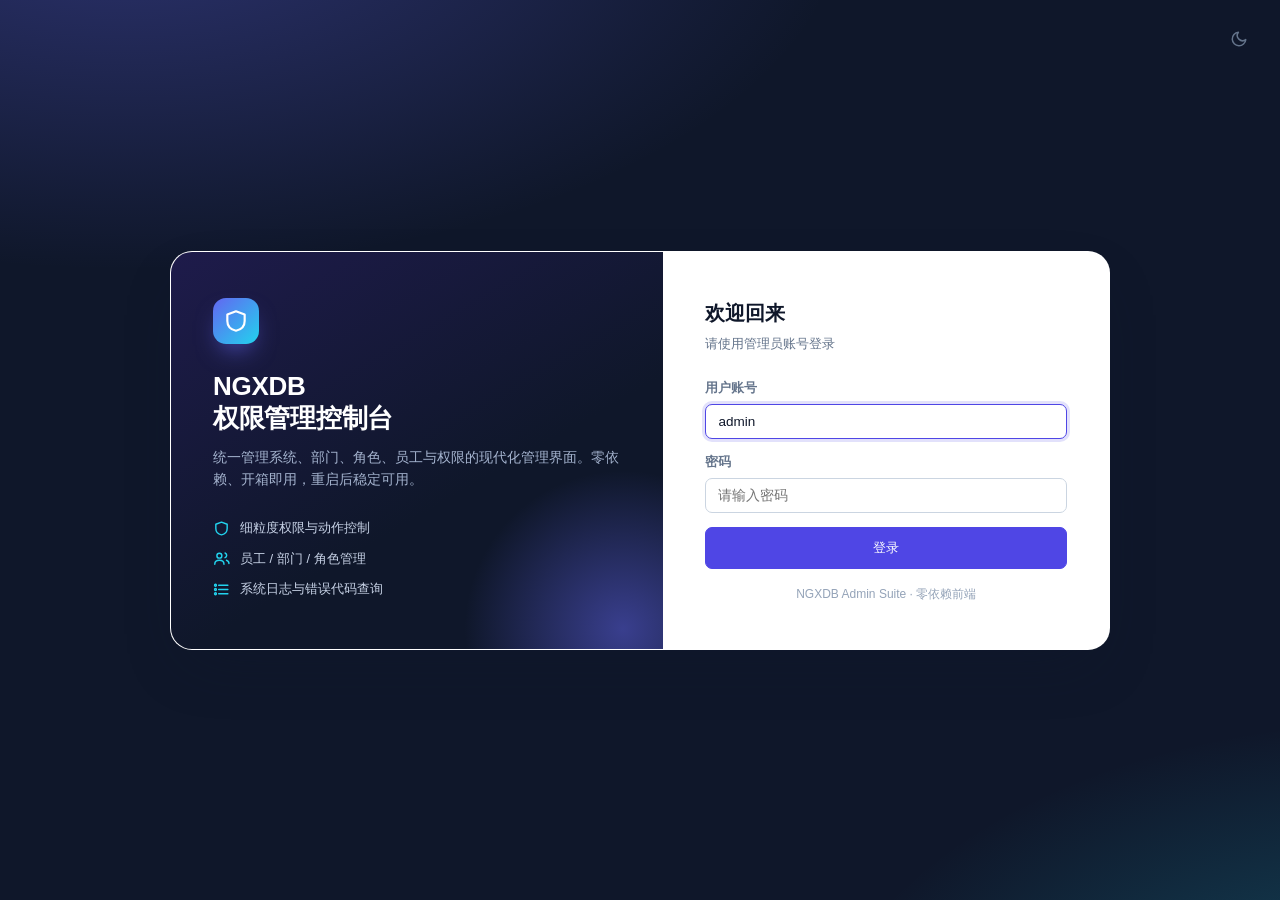
==== html/login.html @ 9e54495f "ngxdb: 修复SQL缺陷与请求体读取，新增一键安装(systemd自启)、前端、测试套件与文档 - postgres模块: 修复POST body未等完整读取导致的间歇性丢参(token) - e" ====
<!DOCTYPE html>
<html lang="zh-CN">
<head>
<meta charset="utf-8">
<meta name="viewport" content="width=device-width,initial-scale=1">
<title>登录 · NGXDB 权限管理控制台</title>
<link rel="stylesheet" href="assets/suite.css?v=7">
<script>
  (function(){try{var t=localStorage.getItem('theme')||'light';document.documentElement.setAttribute('data-theme',t);}catch(e){}})();
</script>
</head>
<body>
<div class="auth">
  <button class="icon-btn auth__theme" id="theme" title="切换主题"></button>
  <div class="auth__card">
    <div class="auth__hero">
      <div class="auth__logo" id="logo"></div>
      <h1>NGXDB<br>权限管理控制台</h1>
      <p>统一管理系统、部门、角色、员工与权限的现代化管理界面。零依赖、开箱即用，重启后稳定可用。</p>
      <ul class="auth__features">
        <li data-f="shield">细粒度权限与动作控制</li>
        <li data-f="users">员工 / 部门 / 角色管理</li>
        <li data-f="list">系统日志与错误代码查询</li>
      </ul>
    </div>
    <div class="auth__form">
      <h2>欢迎回来</h2>
      <div class="sub">请使用管理员账号登录</div>
      <div class="alert alert--err" id="alert"></div>
      <div class="field">
        <label>用户账号</label>
        <input class="input" id="login-username" type="text" autocomplete="username" value="admin" placeholder="请输入登录账号">
      </div>
      <div class="field">
        <label>密码</label>
        <input class="input" id="login-password" type="password" autocomplete="current-password" placeholder="请输入密码">
      </div>
      <button class="btn btn--primary" id="btn-login" style="justify-content:center;padding:11px">登录</button>
      <div class="auth__hint">NGXDB Admin Suite · 零依赖前端</div>
    </div>
  </div>
</div>
<script src="assets/core.js?v=7"></script>
<script>
(function(){
  /* 主题 */
  var THEME=Store.get('theme')||'light';
  var tb=$('#theme');
  function paintTheme(){document.documentElement.setAttribute('data-theme',THEME);tb.innerHTML=icon(THEME==='dark'?'sun':'moon',18);}
  paintTheme();
  tb.addEventListener('click',function(){THEME=THEME==='dark'?'light':'dark';Store.set('theme',THEME);paintTheme();});
  /* 左侧图标 */
  $('#logo').innerHTML=icon('shield',26);
  $$('[data-f]').forEach(function(el){el.innerHTML=icon(el.getAttribute('data-f'),17)+'<span>'+el.textContent+'</span>';});

  var form=$('#login-password');
  form.addEventListener('keydown',function(e){if(e.key==='Enter')doLogin();});
  var uname=$('#login-username');
  uname.addEventListener('keydown',function(e){if(e.key==='Enter')form.focus();});
  $('#btn-login').addEventListener('click',doLogin);

  function showAlert(msg){var a=$('#alert');a.textContent=msg||'登录失败';a.classList.add('show');}
  function hideAlert(){var a=$('#alert');a.classList.remove('show');}

  function doLogin(){
    var u=uname.value.trim(),p=form.value;
    hideAlert();
    if(!u){showAlert('请输入登录账号');uname.focus();return;}
    if(!p){showAlert('请输入密码');form.focus();return;}
    var b=$('#btn-login');b.disabled=true;b.innerHTML=icon('refresh',16)+'登录中…';
    /* ✅ nginx postgres 模块“请求体未读全就处理”的缺陷已在 C 层修复
       （见 rebuild_nginx.sh / ngx_http_postgres_module.c），恢复使用 POST：
       口令不再出现在 URL / access.log。并保留鉴权抖动退避重试。 */
    var attempt=0,MAX=3;
    function done(){b.disabled=false;b.innerHTML='登录';}
    function tryLogin(){
      fetch(API_BASE+'sysinfo/login',{method:'POST',headers:{'Content-Type':'application/x-www-form-urlencoded;charset=UTF-8'},body:toFormData({loginname:u,pass:p,system:SYS.systemid})})
      .then(function(r){return r.json();}).then(function(j){
        if(j.errorcode===0){
          var info=j.info||{};
          Store.set('token',info.token||'');
          Store.set('actions',(info.actions||[]).join(','));
          Store.set('operator',JSON.stringify(info.operator||{}));
          /* 登录成功：若带 redirect（会话失效前所在页面）则原路返回，否则进入首页。
             仅接受同源绝对路径(以 / 开头且不含 //)，避免开放重定向。 */
          var rd='';
          try{ rd=new URLSearchParams(location.search).get('redirect')||''; }catch(e){}
          if(!rd||rd.charAt(0)!=='/'||rd.indexOf('//')>=0){ rd='index.html'; }
          location.href=rd;
          return;
        }
        if((j.errorcode===100005||j.errorcode===100011||j.errorcode===100012)&&attempt<MAX){attempt++;setTimeout(tryLogin,300);return;}
        done();showAlert(j.message||'账号或密码错误');
      }).catch(function(){
        if(attempt<MAX){attempt++;setTimeout(tryLogin,300);return;}
        done();showAlert('无法连接服务器，请稍后重试');
      });
    }
    tryLogin();
  }
  uname.focus();
})();
</script>
</body>
</html>
---- html/assets/suite.css ----
/* NGXDB Admin Suite — modern, dependency-free design system */
:root{
  --bg:#eef2f7; --surface:#ffffff; --surface-2:#f8fafc;
  --border:#e2e8f0; --border-strong:#cbd5e1;
  --text:#0f172a; --muted:#64748b; --faint:#94a3b8;
  --primary:#4f46e5; --primary-600:#4338ca; --primary-soft:#eef2ff;
  --danger:#e11d48; --danger-soft:#fff1f2;
  --ok:#059669; --ok-soft:#ecfdf5; --warn:#d97706;
  --side-bg:#0f172a; --side-bg-2:#1e293b; --side-text:#cbd5e1; --side-muted:#64748b;
  --radius:14px; --radius-sm:9px; --radius-xs:7px;
  --shadow:0 1px 2px rgba(15,23,42,.06),0 8px 24px -12px rgba(15,23,42,.18);
  --shadow-lg:0 24px 60px -20px rgba(15,23,42,.35);
  --ring:0 0 0 3px rgba(79,70,229,.16);
  --font:-apple-system,BlinkMacSystemFont,"Segoe UI","PingFang SC","Hiragino Sans GB","Microsoft YaHei",Roboto,Helvetica,Arial,sans-serif;
}
[data-theme="dark"]{
  --bg:#0b1220; --surface:#111a2e; --surface-2:#0f1830;
  --border:#1e293b; --border-strong:#334155;
  --text:#e2e8f0; --muted:#94a3b8; --faint:#64748b;
  --primary:#6366f1; --primary-600:#818cf8; --primary-soft:#1e1b4b;
  --danger:#fb7185; --danger-soft:#3f1d2b;
  --ok:#34d399; --ok-soft:#0c2b22; --warn:#fbbf24;
  --side-bg:#070d1a; --side-bg-2:#0f1830; --side-text:#cbd5e1; --side-muted:#64748b;
  --shadow:0 1px 2px rgba(0,0,0,.4),0 10px 30px -14px rgba(0,0,0,.6);
  --shadow-lg:0 30px 70px -24px rgba(0,0,0,.7);
  --ring:0 0 0 3px rgba(99,102,241,.25);
}
*{box-sizing:border-box}
html,body{height:100%}
body{margin:0;font-family:var(--font);background:var(--bg);color:var(--text);
  font-size:14px;line-height:1.5;-webkit-font-smoothing:antialiased}
a{color:inherit;text-decoration:none}
button{font-family:inherit;font-size:inherit;cursor:pointer}
h1,h2,h3,h4{margin:0;font-weight:650;letter-spacing:-.01em}
::-webkit-scrollbar{width:10px;height:10px}
::-webkit-scrollbar-thumb{background:var(--border-strong);border-radius:20px;border:3px solid transparent;background-clip:content-box}
::-webkit-scrollbar-thumb:hover{background:var(--faint);background-clip:content-box}

/* ---------- App shell ---------- */
.app{display:flex;min-height:100vh}
.sidebar{width:252px;flex:0 0 252px;background:var(--side-bg);color:var(--side-text);
  display:flex;flex-direction:column;position:sticky;top:0;height:100vh;z-index:40}
.sidebar__brand{display:flex;align-items:center;gap:11px;padding:18px 20px;border-bottom:1px solid rgba(255,255,255,.06)}
.sidebar__logo{width:34px;height:34px;border-radius:9px;display:grid;place-items:center;color:#fff;
  background:linear-gradient(135deg,#6366f1,#22d3ee);box-shadow:0 6px 16px -6px rgba(99,102,241,.8)}
.sidebar__brand b{display:block;font-size:15px;color:#fff;line-height:1.2}
.sidebar__brand span{font-size:11.5px;color:var(--side-muted)}
.sidebar__nav{flex:1;overflow-y:auto;padding:12px 12px 24px}
.nav-group__title{display:flex;align-items:center;justify-content:space-between;padding:9px 11px;margin-top:6px;
  font-size:11.5px;font-weight:600;letter-spacing:.06em;text-transform:uppercase;color:var(--side-muted);cursor:pointer;border-radius:8px}
.nav-group__title:hover{color:var(--side-text);background:rgba(255,255,255,.04)}
.nav-group__title .chev{transition:transform .2s}
.nav-group.closed .chev{transform:rotate(-90deg)}
.nav-group.closed .nav-group__list{display:none}
.nav-group__list{list-style:none;margin:2px 0 0;padding:0 0 0 4px}
.nav-item{display:flex;align-items:center;gap:10px;padding:9px 12px;margin:2px 0;border-radius:9px;
  color:var(--side-text);font-size:13.5px;font-weight:500;transition:background .15s,color .15s;cursor:pointer}
.nav-item:hover{background:rgba(255,255,255,.06);color:#fff}
.nav-item.active{background:linear-gradient(135deg,var(--primary),#6366f1);color:#fff;box-shadow:0 8px 18px -10px rgba(79,70,229,.9)}
.nav-item svg{opacity:.85;flex:0 0 auto}
.sidebar__foot{padding:14px 18px;border-top:1px solid rgba(255,255,255,.06);font-size:11.5px;color:var(--side-muted)}

/* ---------- Main / topbar ---------- */
.main{flex:1;min-width:0;display:flex;flex-direction:column}
.topbar{height:62px;flex:0 0 62px;background:var(--surface);border-bottom:1px solid var(--border);
  display:flex;align-items:center;gap:14px;padding:0 20px;position:sticky;top:0;z-index:30}
.icon-btn{width:38px;height:38px;border:none;background:transparent;color:var(--muted);border-radius:10px;
  display:grid;place-items:center;transition:background .15s,color .15s}
.icon-btn:hover{background:var(--surface-2);color:var(--text)}
.burger{display:none}
.topbar__title{font-size:15px;font-weight:600}
.topbar__spacer{flex:1}
.userchip{display:flex;align-items:center;gap:10px;padding:5px 12px 5px 5px;border-radius:999px;
  background:var(--surface-2);border:1px solid var(--border);cursor:pointer;position:relative}
.userchip:hover{border-color:var(--border-strong)}
.avatar{width:30px;height:30px;border-radius:999px;display:grid;place-items:center;color:#fff;font-weight:600;font-size:13px;
  background:linear-gradient(135deg,#4f46e5,#22d3ee)}
.userchip__name{font-size:13px;font-weight:600;line-height:1.1}
.userchip__org{font-size:11px;color:var(--muted)}
.menu{position:absolute;right:0;top:calc(100% + 8px);background:var(--surface);border:1px solid var(--border);
  border-radius:12px;box-shadow:var(--shadow-lg);min-width:190px;padding:6px;display:none;z-index:50}
.menu.open{display:block;animation:pop .14s ease}
.menu a{display:flex;align-items:center;gap:9px;padding:9px 11px;border-radius:8px;font-size:13.5px;color:var(--text)}
.menu a:hover{background:var(--surface-2)}
.menu a.danger{color:var(--danger)}
.menu hr{border:none;border-top:1px solid var(--border);margin:5px 4px}
@keyframes pop{from{opacity:0;transform:translateY(-6px)}to{opacity:1;transform:none}}

/* ---------- Content ---------- */
.content{flex:1;padding:22px 24px 40px;min-width:0}
.page-head{display:flex;align-items:flex-end;justify-content:space-between;gap:16px;margin-bottom:18px;flex-wrap:wrap}
.page-head h1{font-size:21px}
.page-head .crumb{color:var(--faint);font-size:12.5px;margin-top:3px}
.page-head .crumb i{margin:0 6px;font-style:normal}
.card{background:var(--surface);border:1px solid var(--border);border-radius:var(--radius);box-shadow:var(--shadow)}
.card__body{padding:16px}
.stats{display:grid;grid-template-columns:repeat(auto-fill,minmax(210px,1fr));gap:14px;margin-bottom:18px}
.stat{padding:16px 18px;border-radius:var(--radius);background:var(--surface);border:1px solid var(--border);box-shadow:var(--shadow)}
.stat__label{font-size:12px;color:var(--muted);display:flex;align-items:center;gap:7px}
.stat__value{font-size:26px;font-weight:700;margin-top:8px;letter-spacing:-.02em}
.stat__ic{width:30px;height:30px;border-radius:9px;display:grid;place-items:center;color:#fff}

/* ---------- Buttons ---------- */
.btn{display:inline-flex;align-items:center;gap:7px;padding:8px 14px;border:1px solid var(--border-strong);
  background:var(--surface);color:var(--text);border-radius:var(--radius-xs);font-weight:550;font-size:13px;
  transition:background .15s,border-color .15s,box-shadow .15s,transform .06s;white-space:nowrap}
.btn:hover{background:var(--surface-2);border-color:var(--faint)}
.btn:active{transform:translateY(1px)}
.btn:disabled{opacity:.5;cursor:not-allowed}
.btn--primary{background:var(--primary);border-color:var(--primary);color:#fff}
.btn--primary:hover{background:var(--primary-600);border-color:var(--primary-600)}
.btn--danger{background:var(--danger-soft);border-color:transparent;color:var(--danger)}
.btn--danger:hover{background:var(--danger);color:#fff}
.btn--ghost{background:transparent;border-color:transparent;color:var(--muted)}
.btn--ghost:hover{background:var(--surface-2);color:var(--text)}
.btn--sm{padding:6px 11px;font-size:12.5px}
.btn--icon{padding:8px;width:36px;justify-content:center}
.btn svg{flex:0 0 auto}

/* ---------- Forms ---------- */
.field{display:flex;flex-direction:column;gap:6px;margin-bottom:14px}
.field label{font-size:12.5px;font-weight:600;color:var(--muted)}
.field label .req{color:var(--danger)}
.input,.select,.textarea{width:100%;padding:9px 12px;border:1px solid var(--border-strong);border-radius:var(--radius-xs);
  background:var(--surface);color:var(--text);font-size:13.5px;font-family:inherit;transition:border-color .15s,box-shadow .15s}
.input:focus,.select:focus,.textarea:focus{outline:none;border-color:var(--primary);box-shadow:var(--ring)}
.input:disabled,.select:disabled{background:var(--surface-2);color:var(--faint)}
.textarea{min-height:78px;resize:vertical}
.form-grid{display:grid;grid-template-columns:1fr 1fr;gap:0 16px}
.form-grid .full{grid-column:1 / -1}
.switch{display:inline-flex;align-items:center;gap:8px;cursor:pointer;user-select:none}
.switch input{appearance:none;width:38px;height:22px;border-radius:999px;background:var(--border-strong);position:relative;transition:background .18s;cursor:pointer}
.switch input::after{content:"";position:absolute;top:2px;left:2px;width:18px;height:18px;border-radius:50%;background:#fff;transition:transform .18s;box-shadow:0 1px 3px rgba(0,0,0,.3)}
.switch input:checked{background:var(--primary)}
.switch input:checked::after{transform:translateX(16px)}

/* ---------- Toolbar & table ---------- */
.toolbar{display:flex;align-items:center;gap:10px;padding:14px 16px;border-bottom:1px solid var(--border);flex-wrap:wrap}
.toolbar__spacer{flex:1}
.search{position:relative}
.search svg{position:absolute;left:10px;top:50%;transform:translateY(-50%);color:var(--faint)}
.search .input{padding-left:33px;width:230px}
.table-wrap{overflow-x:auto}
table.data{width:100%;border-collapse:collapse;font-size:13px}
table.data th{text-align:left;padding:11px 14px;background:var(--surface-2);color:var(--muted);font-weight:600;
  font-size:12px;letter-spacing:.02em;white-space:nowrap;border-bottom:1px solid var(--border);position:sticky;top:0}
table.data th.sortable{cursor:pointer;user-select:none}
table.data th.sortable:hover{color:var(--text)}
table.data th .arr{color:var(--primary);margin-left:4px}
table.data td{padding:11px 14px;border-bottom:1px solid var(--border);white-space:nowrap}
table.data tbody tr{transition:background .12s}
table.data tbody tr:hover{background:var(--surface-2)}
table.data tbody tr.selected{background:var(--primary-soft)}
table.data td.nowrap-el{max-width:340px;overflow:hidden;text-overflow:ellipsis}
.badge{display:inline-flex;align-items:center;gap:5px;padding:2px 9px;border-radius:999px;font-size:11.5px;font-weight:600}
.badge--on{background:var(--ok-soft);color:var(--ok)}
.badge--off{background:var(--danger-soft);color:var(--danger)}
.badge--mute{background:var(--surface-2);color:var(--muted)}
.dot{width:6px;height:6px;border-radius:50%;background:currentColor}

/* ---------- Pager / states ---------- */
.pager{display:flex;align-items:center;gap:6px;padding:12px 16px;flex-wrap:wrap}
.pager__info{color:var(--muted);font-size:12.5px;margin-right:auto}
.pager button{min-width:32px;height:32px;padding:0 9px;border:1px solid var(--border);background:var(--surface);
  color:var(--text);border-radius:8px;font-size:12.5px}
.pager button:hover:not(:disabled){border-color:var(--primary);color:var(--primary)}
.pager button.active{background:var(--primary);border-color:var(--primary);color:#fff}
.pager button:disabled{opacity:.45;cursor:not-allowed}
.empty{padding:56px 20px;text-align:center;color:var(--faint)}
.empty svg{opacity:.5;margin-bottom:10px}
.spinner{width:22px;height:22px;border:2.5px solid var(--border-strong);border-top-color:var(--primary);
  border-radius:50%;animation:spin .7s linear infinite;margin:44px auto}
@keyframes spin{to{transform:rotate(360deg)}}

/* ---------- Modal ---------- */
.modal{position:fixed;inset:0;z-index:80;display:none;align-items:flex-start;justify-content:center;padding:40px 16px;overflow-y:auto}
.modal.open{display:flex}
.modal__mask{position:fixed;inset:0;background:rgba(15,23,42,.5);backdrop-filter:blur(2px);animation:fade .16s ease}
@keyframes fade{from{opacity:0}to{opacity:1}}
.modal__box{position:relative;background:var(--surface);border:1px solid var(--border);border-radius:16px;
  box-shadow:var(--shadow-lg);width:100%;max-width:620px;animation:rise .2s ease}
.modal__box.wide{max-width:900px}
@keyframes rise{from{opacity:0;transform:translateY(14px) scale(.98)}to{opacity:1;transform:none}}
.modal__head{display:flex;align-items:center;gap:10px;padding:16px 20px;border-bottom:1px solid var(--border)}
.modal__head h3{font-size:15.5px;flex:1}
.modal__body{padding:20px}
.modal__foot{display:flex;justify-content:flex-end;gap:10px;padding:14px 20px;border-top:1px solid var(--border)}
.detail-head{display:flex;align-items:center;gap:10px;padding:10px 14px;background:var(--surface-2);border-radius:10px;margin-bottom:12px;font-size:13px}
.detail-head b{color:var(--primary)}

/* ---------- Toast ---------- */
.toast-wrap{position:fixed;top:16px;right:16px;z-index:120;display:flex;flex-direction:column;gap:10px}
.toast{display:flex;align-items:center;gap:10px;min-width:250px;max-width:380px;padding:12px 15px;border-radius:11px;
  background:var(--surface);border:1px solid var(--border);box-shadow:var(--shadow-lg);font-size:13.5px;
  animation:slidein .2s ease;border-left:4px solid var(--primary)}
.toast--ok{border-left-color:var(--ok)} .toast--err{border-left-color:var(--danger)} .toast--warn{border-left-color:var(--warn)}
.toast svg{flex:0 0 auto}
.toast--ok svg{color:var(--ok)} .toast--err svg{color:var(--danger)} .toast--warn svg{color:var(--warn)}
@keyframes slidein{from{opacity:0;transform:translateX(30px)}to{opacity:1;transform:none}}

/* ---------- Login ---------- */
.auth{min-height:100vh;display:grid;place-items:center;padding:24px;
  background:radial-gradient(1200px 600px at 10% -10%,rgba(99,102,241,.35),transparent 60%),
             radial-gradient(1000px 600px at 110% 120%,rgba(34,211,238,.3),transparent 60%),var(--side-bg)}
.auth__card{width:100%;max-width:940px;display:grid;grid-template-columns:1.05fr .95fr;background:var(--surface);
  border-radius:22px;overflow:hidden;box-shadow:var(--shadow-lg);border:1px solid rgba(255,255,255,.08)}
.auth__hero{padding:46px 42px;color:#e5e7ef;background:linear-gradient(150deg,#1e1b4b,#0f172a 60%);position:relative;overflow:hidden}
.auth__hero::after{content:"";position:absolute;width:320px;height:320px;right:-120px;bottom:-140px;border-radius:50%;
  background:radial-gradient(circle,rgba(99,102,241,.5),transparent 70%)}
.auth__logo{width:46px;height:46px;border-radius:13px;background:linear-gradient(135deg,#6366f1,#22d3ee);
  display:grid;place-items:center;color:#fff;margin-bottom:26px;box-shadow:0 12px 26px -10px rgba(99,102,241,.9)}
.auth__hero h1{font-size:26px;color:#fff;line-height:1.25}
.auth__hero p{color:#a5b4cf;margin:12px 0 0;font-size:13.5px;line-height:1.7}
.auth__features{list-style:none;padding:0;margin:26px 0 0;display:flex;flex-direction:column;gap:11px}
.auth__features li{display:flex;align-items:center;gap:10px;font-size:13px;color:#c7d2e6}
.auth__features svg{color:#22d3ee;flex:0 0 auto}
.auth__form{padding:46px 42px;display:flex;flex-direction:column;justify-content:center}
.auth__form h2{font-size:20px;margin-bottom:6px}
.auth__form .sub{color:var(--muted);font-size:13px;margin-bottom:26px}
.auth__hint{margin-top:16px;font-size:12px;color:var(--faint);text-align:center}
.auth__theme{position:absolute;top:20px;right:22px}
.alert{padding:10px 13px;border-radius:9px;font-size:13px;margin-bottom:14px;display:none}
.alert.show{display:block}
.alert--err{background:var(--danger-soft);color:var(--danger)}

/* ---------- Responsive ---------- */
.backdrop{position:fixed;inset:0;background:rgba(15,23,42,.45);z-index:35;display:none}
@media(max-width:960px){
  .sidebar{position:fixed;left:0;top:0;transform:translateX(-100%);transition:transform .2s ease}
  .app.nav-open .sidebar{transform:none}
  .app.nav-open .backdrop{display:block}
  .burger{display:grid}
  .auth__card{grid-template-columns:1fr;max-width:440px}
  .auth__hero{display:none}
  .form-grid{grid-template-columns:1fr}
  .search .input{width:150px}
}
@media(max-width:600px){
  .content{padding:16px 14px 34px}
  .topbar{padding:0 12px}
  .userchip__org{display:none}
}
.mt0{margin-top:0}.mb0{margin-bottom:0}
.hide{display:none!important}
.link{color:var(--primary);font-weight:600;cursor:pointer}

/* 树状展示（权限管理/部门管理） */
.tree-toggle{display:inline-block;width:16px;cursor:pointer;color:var(--muted);user-select:none;font-size:11px;line-height:1}
.tree-toggle:hover{color:var(--primary)}
.tree-leaf{display:inline-block;width:16px}
.tree-label{position:relative}

/* ===== 资源管理器式两栏（左树 + 右列表）===== */
.explorer{display:grid;grid-template-columns:280px minmax(0,1fr);gap:14px;align-items:start;margin-top:12px}
.tpane{border:1px solid var(--border);border-radius:var(--radius-sm);background:var(--surface-2);padding:6px;max-height:calc(100vh - 260px);overflow:auto}
.tpane-hd{display:flex;align-items:center;gap:6px;font-size:12px;font-weight:600;color:var(--muted);padding:6px 8px 8px;letter-spacing:.4px}
.tnode{display:flex;align-items:center;gap:6px;padding:5px 8px;border-radius:var(--radius-xs);cursor:pointer;font-size:13px;color:var(--text);white-space:nowrap;user-select:none}
.tnode:hover{background:var(--primary-soft)}
.tnode.on{background:var(--primary-soft);font-weight:600}
.tnode.on .tlabel{color:var(--primary)}
.tnode .tw{width:18px;height:18px;flex:none;display:inline-flex;align-items:center;justify-content:center;border-radius:5px;color:var(--faint)}
.tnode .tw:not(.leaf):hover{background:rgba(100,116,139,.16);color:var(--text)}
.tnode .tw.leaf::before{content:'';width:5px;height:5px;border-radius:50%;background:var(--faint)}
.tnode .tlabel{overflow:hidden;text-overflow:ellipsis}
.tnode .cnt{margin-left:auto;font-size:11px;color:var(--faint);background:var(--surface);border:1px solid var(--border);border-radius:99px;padding:0 7px;line-height:16px}
.tnode.on .cnt{color:var(--primary);border-color:var(--primary)}
.lpane{min-width:0}
.crumbs{display:flex;flex-wrap:wrap;align-items:center;gap:4px;font-size:12.5px;color:var(--muted);padding:2px 2px 10px}
.crumb-item{display:inline-flex;align-items:center;gap:4px}
.crumb-item.link{color:var(--primary);cursor:pointer}
.crumb-item.link:hover{text-decoration:underline}
.crumb-item.strong{color:var(--text);font-weight:600}
.crumb-item.muted{color:var(--faint)}
.crumb-sep{color:var(--border-strong)}
@media (max-width:960px){.explorer{grid-template-columns:1fr}.tpane{max-height:220px}}
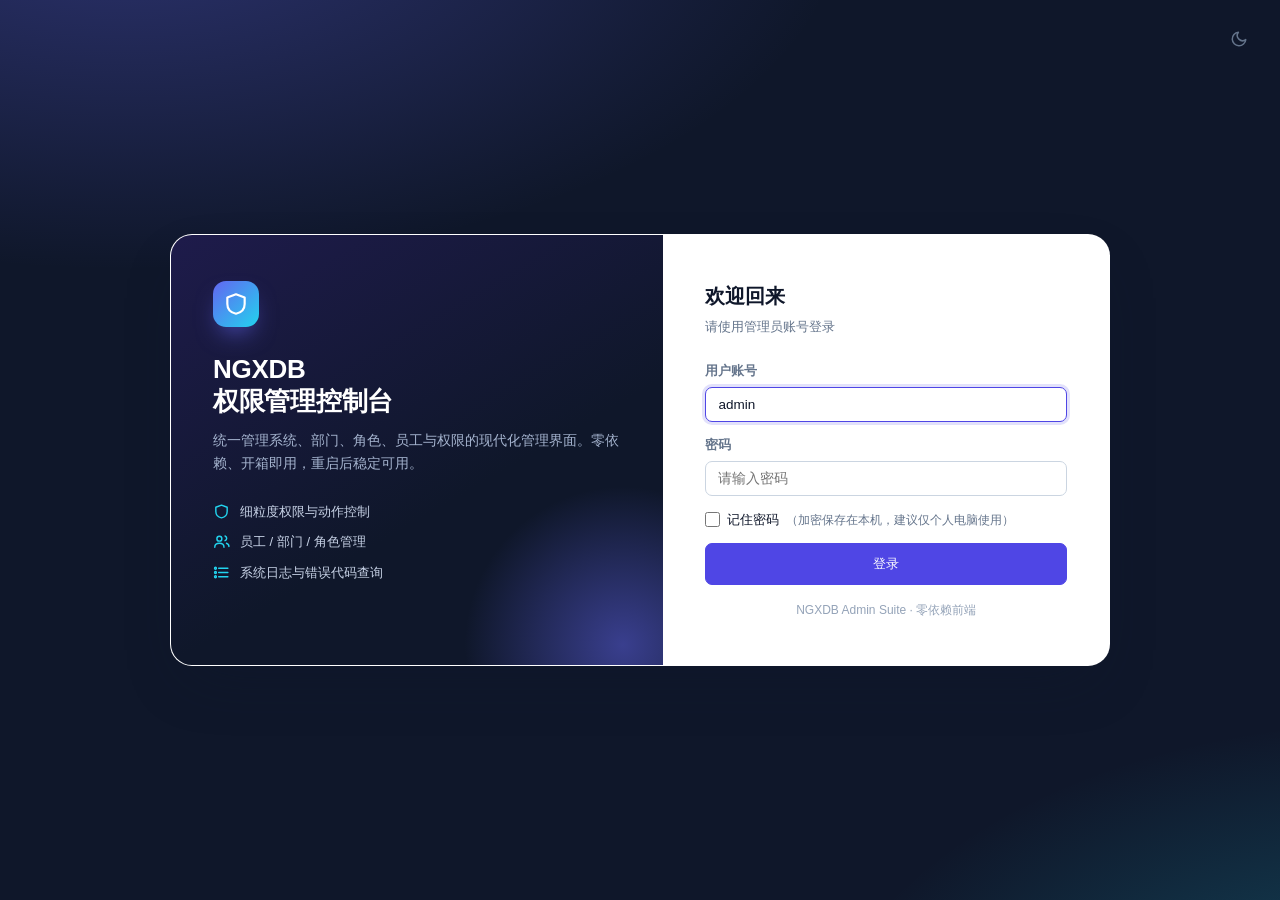
==== commit 802f9453: "release: ngxdb v1.0.0 全新版本 - 本地管理台（admin）：建模/改表/删表、模块生成（单表/树表/父子表联动）、权限树管理、发布与热重载 - 生成器：树表结构列与 id=10" ====
--- a/html/login.html
+++ b/html/login.html
@@ -35,12 +35,19 @@
         <label>密码</label>
         <input class="input" id="login-password" type="password" autocomplete="current-password" placeholder="请输入密码">
       </div>
+      <div class="field" id="remember-row">
+        <label style="display:flex;align-items:center;gap:7px;cursor:pointer;text-transform:none;letter-spacing:0;font-size:13px;font-weight:500;color:var(--text)">
+          <input type="checkbox" id="remember-pass" style="width:15px;height:15px;margin:0;accent-color:var(--primary)">
+          记住密码
+          <span style="font-weight:400;color:var(--muted);font-size:12px">（加密保存在本机，建议仅个人电脑使用）</span>
+        </label>
+      </div>
       <button class="btn btn--primary" id="btn-login" style="justify-content:center;padding:11px">登录</button>
       <div class="auth__hint">NGXDB Admin Suite · 零依赖前端</div>
     </div>
   </div>
 </div>
-<script src="assets/core.js?v=7"></script>
+<script src="assets/core.js?v=8"></script>
 <script>
 (function(){
   /* 主题 */
@@ -58,6 +65,49 @@
   var uname=$('#login-username');
   uname.addEventListener('keydown',function(e){if(e.key==='Enter')form.focus();});
   $('#btn-login').addEventListener('click',doLogin);
+
+  /* ===== 记住密码：Web Crypto AES-GCM 加密后存本机 localStorage =====
+   * - 口令不落明文：随机 256 位密钥 + 随机 IV 加密后存储，防止明文直读/截图/日志泄露；
+   * - 密钥与密文同存本机，可防“随手翻看”，但防不了本机恶意脚本——共享电脑、
+   *   等保三级（要求双因素）等场景请勿勾选；
+   * - 仅在登录成功后写入（确保保存的是有效凭据），取消勾选即清除。 */
+  var RK='ngxdb_rmk',RC='ngxdb_rpc';
+  var rememberBox=$('#remember-pass');
+  var cryptoOK=!!(window.crypto&&crypto.subtle&&rememberBox&&window.btoa&&window.atob&&window.TextEncoder&&window.TextDecoder);
+  var _key=null;
+  function b64(buf){var a=new Uint8Array(buf),s='';for(var i=0;i<a.length;i++)s+=String.fromCharCode(a[i]);return btoa(s);}
+  function unb64(s){var t=atob(s),a=new Uint8Array(t.length);for(var i=0;i<t.length;i++)a[i]=t.charCodeAt(i);return a;}
+  function getKey(){
+    if(_key)return Promise.resolve(_key);
+    var raw=Store.get(RK);
+    if(!raw){raw=b64(crypto.getRandomValues(new Uint8Array(32)));Store.set(RK,raw);}
+    return crypto.subtle.importKey('raw',unb64(raw),{name:'AES-GCM'},false,['encrypt','decrypt']).then(function(k){_key=k;return k;});
+  }
+  function saveCred(u,p){
+    return getKey().then(function(k){
+      var iv=crypto.getRandomValues(new Uint8Array(12));
+      return crypto.subtle.encrypt({name:'AES-GCM',iv:iv},k,new TextEncoder().encode(JSON.stringify({u:u,p:p}))).then(function(ct){
+        Store.set(RC,b64(iv)+'.'+b64(ct));
+      });
+    });
+  }
+  function loadCred(){
+    var v=Store.get(RC);
+    if(!v||v.indexOf('.')<0)return Promise.resolve(null);
+    var parts=v.split('.');
+    return getKey().then(function(k){
+      return crypto.subtle.decrypt({name:'AES-GCM',iv:unb64(parts[0])},k,unb64(parts[1]));
+    }).then(function(pt){
+      var o;try{o=JSON.parse(new TextDecoder().decode(pt));}catch(e){return null;}
+      return (o&&o.u&&o.p)?o:null;
+    }).catch(function(){clearCred();return null;});
+  }
+  function clearCred(){Store.del(RC);Store.del(RK);}
+  if(cryptoOK){ /* 打开登录页：回填已保存的账号与密码 */
+    loadCred().then(function(o){ if(o){uname.value=o.u;form.value=o.p;rememberBox.checked=true;} });
+  }else if(rememberBox){ /* 非 HTTPS/老浏览器无 Web Crypto：隐藏该功能 */
+    rememberBox.closest('.field').style.display='none';
+  }
 
   function showAlert(msg){var a=$('#alert');a.textContent=msg||'登录失败';a.classList.add('show');}
   function hideAlert(){var a=$('#alert');a.classList.remove('show');}
@@ -86,7 +136,13 @@
           var rd='';
           try{ rd=new URLSearchParams(location.search).get('redirect')||''; }catch(e){}
           if(!rd||rd.charAt(0)!=='/'||rd.indexOf('//')>=0){ rd='index.html'; }
-          location.href=rd;
+          /* 记住密码：仅登录成功后保存（确保存的是有效凭据）；未勾选则清除旧存 */
+          var go=function(){ location.href=(typeof withTs==='function')?withTs(rd):rd; };
+          if(cryptoOK){
+            if(rememberBox.checked){ saveCred(u,p).catch(function(){}).then(go); return; }
+            clearCred();
+          }
+          go();
           return;
         }
         if((j.errorcode===100005||j.errorcode===100011||j.errorcode===100012)&&attempt<MAX){attempt++;setTimeout(tryLogin,300);return;}
--- a/html/assets/suite.css
+++ b/html/assets/suite.css
@@ -53,6 +53,20 @@
 .nav-group.closed .chev{transform:rotate(-90deg)}
 .nav-group.closed .nav-group__list{display:none}
 .nav-group__list{list-style:none;margin:2px 0 0;padding:0 0 0 4px}
+/* 侧栏目录节点（无模块、有子级）：点击标题展开/收起下级菜单 */
+.nav-dir{list-style:none;margin:2px 0 0;padding:0}
+.nav-dir__title{display:flex;align-items:center;gap:8px;padding:8px 11px;margin:2px 0;border-radius:9px;
+  font-size:12.5px;font-weight:600;color:var(--side-muted);cursor:pointer;transition:background .15s,color .15s}
+.nav-dir__title:hover{color:var(--side-text);background:rgba(255,255,255,.04)}
+.nav-dir__title>span:first-of-type{flex:1;overflow:hidden;text-overflow:ellipsis;white-space:nowrap}
+.nav-dir__title .chev{transition:transform .2s;color:var(--side-muted)}
+.nav-dir.closed .chev{transform:rotate(-90deg)}
+.nav-dir.closed .nav-dir__list{display:none}
+.nav-dir__list{list-style:none;margin:0;padding:0 0 0 14px}
+/* 树表右栏：当前树节点自身行（带"当前"徽标） */
+tr.cur-node{background:rgba(79,70,229,.07)}
+.cur-badge{display:inline-block;margin-left:6px;padding:1px 7px;border-radius:999px;font-size:10.5px;
+  font-weight:600;background:var(--primary);color:#fff;vertical-align:middle}
 .nav-item{display:flex;align-items:center;gap:10px;padding:9px 12px;margin:2px 0;border-radius:9px;
   color:var(--side-text);font-size:13.5px;font-weight:500;transition:background .15s,color .15s;cursor:pointer}
 .nav-item:hover{background:rgba(255,255,255,.06);color:#fff}
@@ -183,7 +197,7 @@
 @keyframes rise{from{opacity:0;transform:translateY(14px) scale(.98)}to{opacity:1;transform:none}}
 .modal__head{display:flex;align-items:center;gap:10px;padding:16px 20px;border-bottom:1px solid var(--border)}
 .modal__head h3{font-size:15.5px;flex:1}
-.modal__body{padding:20px}
+.modal__body{padding:20px;max-height:calc(100vh - 230px);overflow:auto}
 .modal__foot{display:flex;justify-content:flex-end;gap:10px;padding:14px 20px;border-top:1px solid var(--border)}
 .detail-head{display:flex;align-items:center;gap:10px;padding:10px 14px;background:var(--surface-2);border-radius:10px;margin-bottom:12px;font-size:13px}
 .detail-head b{color:var(--primary)}
@@ -273,3 +287,39 @@
 .crumb-item.muted{color:var(--faint)}
 .crumb-sep{color:var(--border-strong)}
 @media (max-width:960px){.explorer{grid-template-columns:1fr}.tpane{max-height:220px}}
+
+/* ===== 工具栏扩展：列选择 / 导出 / 视图切换 / 树选择 / 卡片视图 ===== */
+.tpick{display:flex;gap:8px;align-items:center}
+.tpick .input{flex:1;cursor:pointer;background:var(--surface-2)}
+.tpick .btn{white-space:nowrap}
+.treepick{max-height:56vh;overflow:auto;border:1px solid var(--border);border-radius:var(--radius-sm);padding:6px;background:var(--surface)}
+.tplist,.tplist ul{list-style:none;margin:0;padding:0}
+.tpnode{display:flex;align-items:center;gap:6px;padding:6px 8px;border-radius:var(--radius-xs);cursor:pointer;color:var(--text);font-size:13.5px;user-select:none}
+.tpnode:hover{background:var(--surface-2)}
+.tpnode.on{background:var(--primary-soft);color:var(--primary-600);font-weight:600}
+.tpnode.dis{color:var(--faint);cursor:not-allowed}
+.tpnode.dis em{font-style:normal;font-size:11.5px;margin-left:4px}
+.colpick{display:grid;grid-template-columns:repeat(auto-fill,minmax(160px,1fr));gap:6px}
+.colpick__item{display:flex;align-items:center;gap:8px;padding:8px 10px;border:1px solid var(--border);border-radius:var(--radius-xs);cursor:pointer;font-size:13.5px}
+.colpick__item:hover{background:var(--surface-2)}
+.colpick__item.dis{color:var(--faint);cursor:not-allowed}
+.colpick__item input{accent-color:var(--primary)}
+.export-opts{display:flex;gap:10px;flex-wrap:wrap}
+.export-note{margin-top:12px;font-size:12.5px;color:var(--muted);line-height:1.6}
+.cards{display:grid;grid-template-columns:repeat(auto-fill,minmax(240px,1fr));gap:12px;padding:12px}
+.card-row{border:1px solid var(--border);border-radius:var(--radius-sm);padding:10px 12px;cursor:pointer;background:var(--surface);transition:border-color .15s, box-shadow .15s}
+.card-row:hover{border-color:var(--primary)}
+.card-row.selected{border-color:var(--primary);box-shadow:0 0 0 2px var(--ring)}
+.card-row__title{font-weight:700;font-size:13.5px;margin-bottom:6px;color:var(--text)}
+.card-item{display:flex;justify-content:space-between;gap:10px;padding:3px 0;font-size:12.5px;border-bottom:1px dashed var(--border)}
+.card-item:last-child{border-bottom:0}
+.card-item span{color:var(--muted)}
+.card-item b{font-weight:600;color:var(--text);text-align:right;word-break:break-all}
+
+/* 外键引用编辑行（管理台建表/修改表） */
+.nt-fk{display:flex;gap:6px;align-items:center;margin:0 0 6px;flex-wrap:wrap}
+.nt-fk select,.nt-fk input{height:30px;font-size:12.5px}
+.nt-fk .fk-col{max-width:170px}.nt-fk .fk-mt{max-width:210px}.nt-fk .fk-mc{width:120px}
+.nt-fk .fk-disp{width:180px}.nt-fk .fk-mod{width:150px}
+.nt-fk .lbl{display:flex;align-items:center;gap:4px;color:var(--dim);font-size:12.5px}
+#nt-fk-box h4,#nt-tree-box h4{margin:10px 0 6px}
